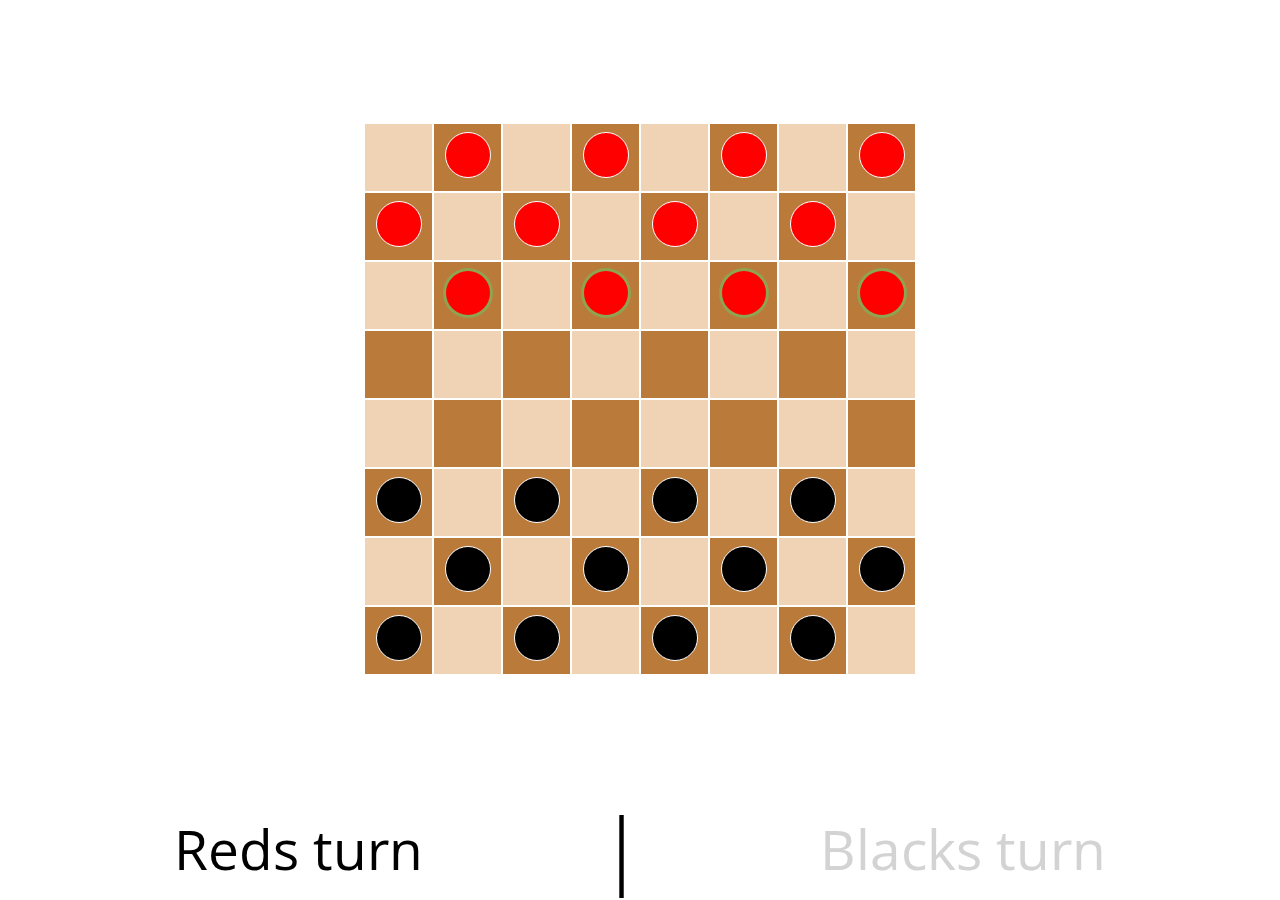
==== index.html @ 7802df7d "Adds Basic Move Feature" ====
<!DOCTYPE html>
<html lang="en">
<head>
  <meta charset="UTF-8" />
  <meta name="viewport" content="width=device-width, initial-scale=1.0" />
  <meta http-equiv="X-UA-Compatible" content="ie=edge" />
  <link href="https://fonts.googleapis.com/css?family=Montserrat" rel="stylesheet" />
  <link href="https://fonts.googleapis.com/css?family=Open+Sans" rel="stylesheet" />
  <link rel="stylesheet" type="text/css" href="style.css" />
  <!-- <script src="./engine/script2.js" defer type="module"></script> -->
  <script src="./engine/main.js" defer type="module"></script>
  <title>Checkers</title>
</head>
<body>
  <main>
    <div class="red-turn-text mobile">Reds turn</div>
    <table>
      <tr>
        <td class="noPieceHere"></td>
        <td>
          <p class="red-piece" id="0"></p>
        </td>
        <td class="noPieceHere"></td>
        <td>
          <p class="red-piece" id="1"></p>
        </td>
        <td class="noPieceHere"></td>
        <td>
          <p class="red-piece" id="2"></p>
        </td>
        <td class="noPieceHere"></td>
        <td>
          <p class="red-piece" id="3"></p>
        </td>
      </tr>
      <tr>
        <td>
          <p class="red-piece" id="4"></p>
        </td>
        <td class="noPieceHere"></td>
        <td>
          <p class="red-piece" id="5"></p>
        </td>
        <td class="noPieceHere"></td>
        <td>
          <p class="red-piece" id="6"></p>
        </td>
        <td class="noPieceHere"></td>
        <td>
          <p class="red-piece" id="7"></p>
        </td>
        <td class="noPieceHere"></td>
      </tr>
      <tr>
        <td class="noPieceHere"></td>
        <td>
          <p class="red-piece" id="8"></p>
        </td>
        <td class="noPieceHere"></td>
        <td>
          <p class="red-piece" id="9"></p>
        </td>
        <td class="noPieceHere"></td>
        <td>
          <p class="red-piece" id="10"></p>
        </td>
        <td class="noPieceHere"></td>
        <td>
          <p class="red-piece" id="11"></p>
        </td>
      </tr>
      <tr>
        <td></td>
        <td class="noPieceHere"></td>
        <td></td>
        <td class="noPieceHere"></td>
        <td></td>
        <td class="noPieceHere"></td>
        <td></td>
        <td class="noPieceHere"></td>
      </tr>
      <tr>
        <td class="noPieceHere"></td>
        <td></td>
        <td class="noPieceHere"></td>
        <td></td>
        <td class="noPieceHere"></td>
        <td></td>
        <td class="noPieceHere"></td>
        <td></td>
      </tr>
      <tr>
        <td><span class="black-piece" id="12"></span></td>
        <td class="noPieceHere"></td>
        <td><span class="black-piece" id="13"></span></td>
        <td class="noPieceHere"></td>
        <td><span class="black-piece" id="14"></span></td>
        <td class="noPieceHere"></td>
        <td><span class="black-piece" id="15"></span></td>
        <td class="noPieceHere"></td>
      </tr>
      <tr>
        <td class="noPieceHere"></td>
        <td><span class="black-piece" id="16"></span></td>
        <td class="noPieceHere"></td>
        <td><span class="black-piece" id="17"></span></td>
        <td class="noPieceHere"></td>
        <td><span class="black-piece" id="18"></span></td>
        <td class="noPieceHere"></td>
        <td><span class="black-piece" id="19"></span></td>
      </tr>
      <tr>
        <td><span class="black-piece" id="20"></span></td>
        <td class="noPieceHere"></td>
        <td><span class="black-piece" id="21"></span></td>
        <td class="noPieceHere"></td>
        <td><span class="black-piece" id="22"></span></td>
        <td class="noPieceHere"></td>
        <td><span class="black-piece" id="23"></span></td>
        <td class="noPieceHere"></td>
      </tr>
    </table>
    <div class="desktop">
      <div class="red-turn-text">Reds turn</div>
      <p id="divider">|</p>
      <div class="black-turn-text">Blacks turn</div>
    </div>
    <div class="black-turn-text mobile">Blacks turn</div>
  </main>
</body>
</html>
---- style.css ----
* {
    margin: auto;
}

main {
    display: flex;
    flex-direction: column;
    justify-content: space-between;
    align-items: center;
    height: 100vh;
}

div {
    display: flex;
    justify-content: space-between;
}

.mobile {
    display: none;
}

.desktop {
    margin: 0;
    width: 100%;
}

.noPieceHere {
    background-color: #F0D2B4;
}

td {
    text-align: center;
    background-color: #BA7A3A;
    width: 65px;
    height: 65px;
}

.red-turn-text {
    text-align: center;
    color: black;
    font-family: "open sans";
    font-size: 55px;
}

.black-turn-text {
    text-align: center;
    font-family: "open sans";
    font-size: 55px;
    color: lightgray;
}

.black-piece {
    width: 20px;
    height: 20px;
    padding: 12px;
    background-color: black;
    border: 1px solid white;
    border-radius: 50px;
}

.red-piece {
    width: 20px;
    height: 20px;
    padding: 12px;
    background-color: red;
    border: 1px solid white;
    border-radius: 50px;
}

.king.red-piece {
    background-color: orange;
}

.king.black-piece {
    background-color: purple;
}

p {
    display: inline-block;
}

#divider {
    font-size: 90px;
    margin-left: 15px;
    margin-right: 15px;
}

span {
    display: inline-block;
}

@media screen and (max-width: 560px) {
    .red-piece {
        height: 4.5vw;
        width: 4.5vw;
    }

    .black-piece {
        height: 4.5vw;
        width: 4.5vw;
    }

    td {
        width: 12vw;
        height: 12vw;
    }

    .red-turn-text {
        font-size: 40px;
    }
    
    .black-turn-text {
        font-size: 40px;
    }

    table {
        margin: 0;
    }

    .mobile {
        display: block;
    }

    .desktop {
        display: none;
    }

    .red-turn-text {
        -webkit-transform:rotate(-180deg);
        -moz-transform:rotate(-180deg);
        -o-transform:rotate(-180deg);
        transform:rotate(-180deg);
        filter:progid:DXImageTransform.Microsoft.BasicImage(rotation=2);    
    }
}

@media screen and (max-width: 380px) {
    .red-piece {
        height: 3vw;
        width: 3vw;
    }

    .black-piece {
        height: 3vw;
        width: 3vw;
    }
}

@media screen and (max-width: 345px) {
    .red-piece {
        height: 2.5vw;
        width: 2.5vw;
    }

    .black-piece {
        height: 2.5vw;
        width: 2.5vw;
    }
}

@media screen and (max-width: 300px) {
    .red-piece {
        height: 1.5vw;
        width: 1.5vw;
    }

    .black-piece {
        height: 1.5vw;
        width: 1.5vw;
    }

    .red-turn-text {
        font-size: 35px;
    }
    
    .black-turn-text {
        font-size: 35px;
    }
}
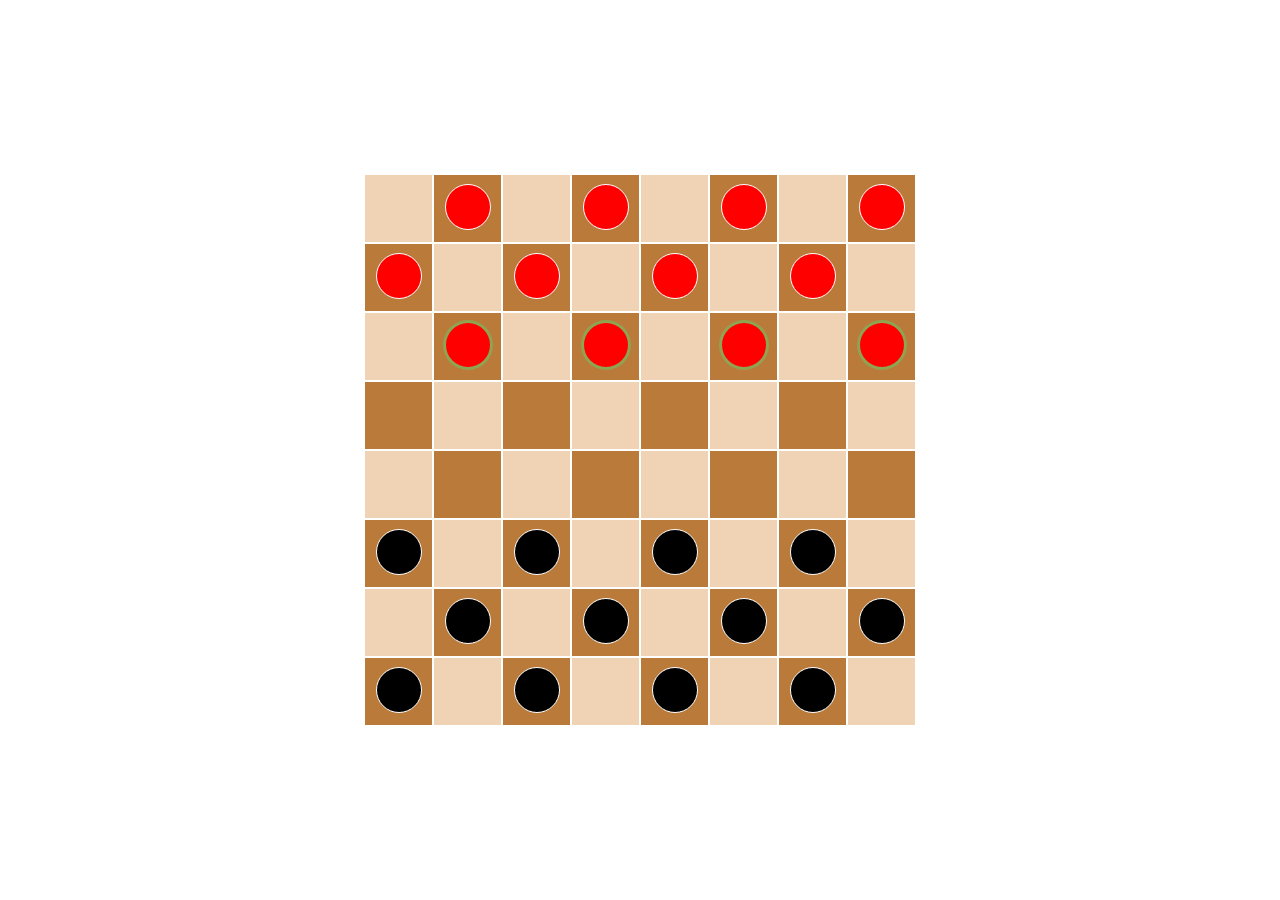
==== commit 6690c535: "Add simple toches of refactoring" ====
--- a/index.html
+++ b/index.html
@@ -7,13 +7,11 @@
   <link href="https://fonts.googleapis.com/css?family=Montserrat" rel="stylesheet" />
   <link href="https://fonts.googleapis.com/css?family=Open+Sans" rel="stylesheet" />
   <link rel="stylesheet" type="text/css" href="style.css" />
-  <!-- <script src="./engine/script2.js" defer type="module"></script> -->
   <script src="./engine/main.js" defer type="module"></script>
   <title>Checkers</title>
 </head>
 <body>
   <main>
-    <div class="red-turn-text mobile">Reds turn</div>
     <table>
       <tr>
         <td class="noPieceHere"></td>
@@ -121,11 +119,7 @@
       </tr>
     </table>
     <div class="desktop">
-      <div class="red-turn-text">Reds turn</div>
-      <p id="divider">|</p>
-      <div class="black-turn-text">Blacks turn</div>
     </div>
-    <div class="black-turn-text mobile">Blacks turn</div>
   </main>
 </body>
 </html>